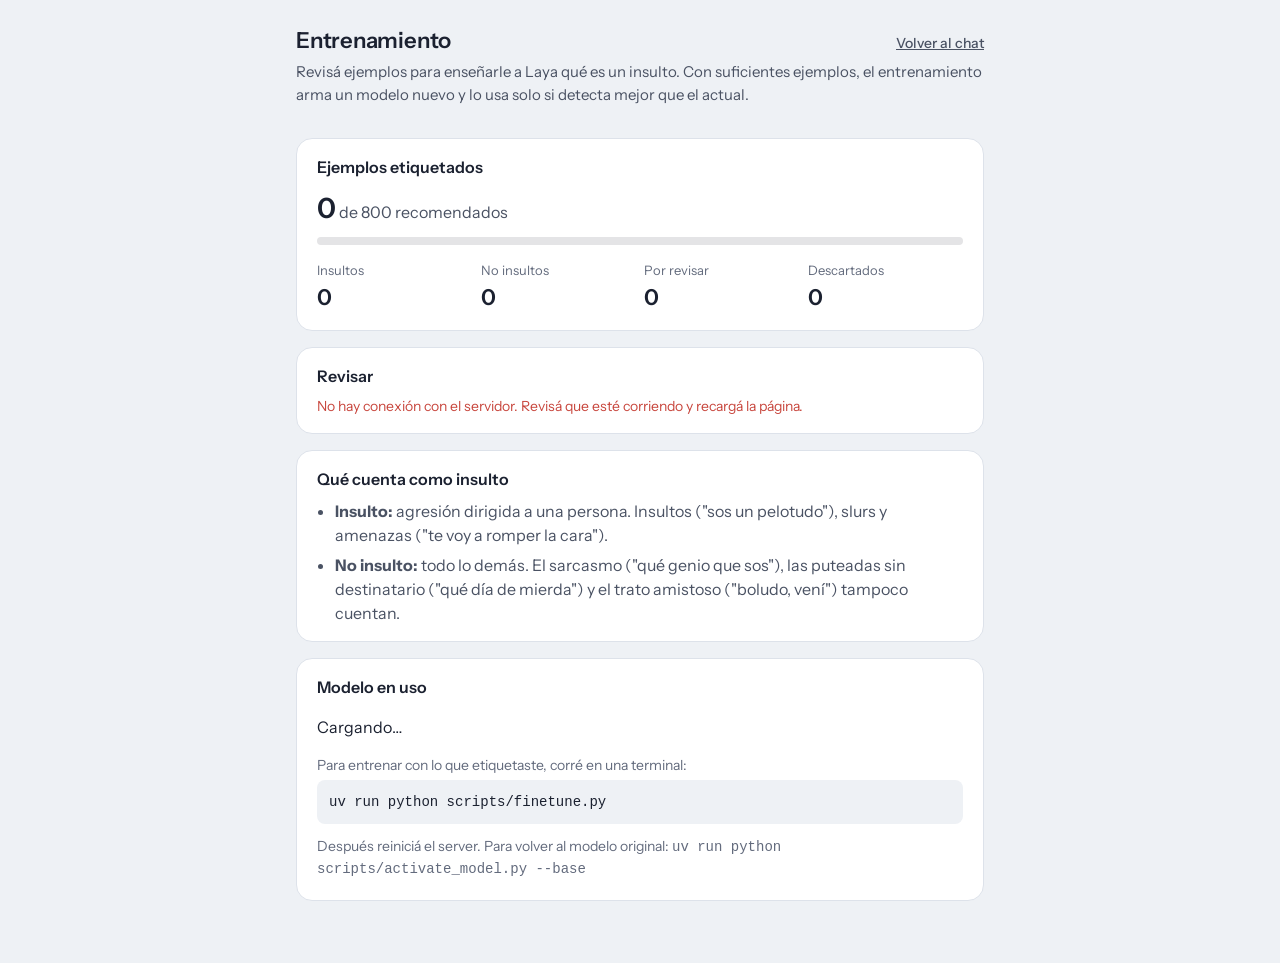
==== static/training.html @ 399925e5 "🎉 Initial Commit(laya-chat): add Laya chat moderation app with fine-tuning - Added a FastAPI app (`a" ====
<!doctype html>
<html lang="es">
<head>
  <meta charset="utf-8">
  <meta name="viewport" content="width=device-width, initial-scale=1">
  <title>Entrenamiento · Message flagger</title>
  <link rel="icon" href="data:image/svg+xml,%3Csvg xmlns='http://www.w3.org/2000/svg' viewBox='0 0 16 16'%3E%3Crect width='16' height='16' rx='4' fill='%23c29000'/%3E%3Cpath d='M-2 10 10-2M2 14 14 2M6 18 18 6' stroke='%231b2130' stroke-width='2.5'/%3E%3C/svg%3E">
  <link rel="preconnect" href="https://fonts.googleapis.com">
  <link rel="preconnect" href="https://fonts.gstatic.com" crossorigin>
  <link href="https://fonts.googleapis.com/css2?family=Instrument+Sans:wght@400;500;600&display=swap" rel="stylesheet">
  <link rel="stylesheet" href="styles.css">
</head>
<body>
  <div class="page">
    <header class="top">
      <div class="title-row">
        <h1>Entrenamiento</h1>
        <p class="total"><a href="./">Volver al chat</a></p>
      </div>
      <p class="lede">Revisá ejemplos para enseñarle a Laya qué es un insulto. Con suficientes ejemplos, el entrenamiento arma un modelo nuevo y lo usa solo si detecta mejor que el actual.</p>
    </header>

    <section class="panel progress" aria-labelledby="progress-title">
      <h2 id="progress-title">Ejemplos etiquetados</h2>
      <p class="progress-count"><span id="labeled-total">0</span> de <span id="target">800</span> recomendados</p>
      <div class="meter" role="progressbar" aria-labelledby="progress-title" aria-valuemin="0" id="meter">
        <div class="meter-fill" id="meter-fill"></div>
      </div>
      <dl class="counts">
        <div><dt>Insultos</dt><dd id="count-insult">0</dd></div>
        <div><dt>No insultos</dt><dd id="count-clean">0</dd></div>
        <div><dt>Por revisar</dt><dd id="count-pending">0</dd></div>
        <div><dt>Descartados</dt><dd id="count-discarded">0</dd></div>
      </dl>
    </section>

    <section class="panel review" aria-labelledby="review-title">
      <h2 id="review-title">Revisar</h2>
      <div id="review-card" hidden>
        <p class="example-text" id="example-text"></p>
        <p class="example-meta" id="example-meta"></p>
        <div class="review-actions">
          <button type="button" class="review-btn" data-label="insult">Insulto <kbd>1</kbd></button>
          <button type="button" class="review-btn" data-label="clean">No insulto <kbd>2</kbd></button>
          <button type="button" class="review-btn secondary" data-label="discard">Descartar <kbd>3</kbd></button>
        </div>
      </div>
      <p class="empty" id="review-empty" hidden>No hay ejemplos por revisar. Etiquetá mensajes del chat, o importá más con <code>scripts/import_examples.py</code>.</p>
      <p class="composer-error" id="review-error" role="alert" hidden></p>
    </section>

    <section class="panel" aria-labelledby="criteria-title">
      <h2 id="criteria-title">Qué cuenta como insulto</h2>
      <ul class="criteria">
        <li><strong>Insulto:</strong> agresión dirigida a una persona. Insultos ("sos un pelotudo"), slurs y amenazas ("te voy a romper la cara").</li>
        <li><strong>No insulto:</strong> todo lo demás. El sarcasmo ("qué genio que sos"), las puteadas sin destinatario ("qué día de mierda") y el trato amistoso ("boludo, vení") tampoco cuentan.</li>
      </ul>
    </section>

    <section class="panel" aria-labelledby="model-title">
      <h2 id="model-title">Modelo en uso</h2>
      <p id="model-status">Cargando…</p>
      <p class="muted">Para entrenar con lo que etiquetaste, corré en una terminal:</p>
      <pre><code>uv run python scripts/finetune.py</code></pre>
      <p class="muted">Después reiniciá el server. Para volver al modelo original: <code>uv run python scripts/activate_model.py --base</code></p>
    </section>
  </div>

  <script src="training.js"></script>
</body>
</html>
---- static/styles.css ----
:root {
  color-scheme: light;
  --bg: #eef1f5;
  --panel: #ffffff;
  --ink: #1b2130;
  --ink-2: #4a5263;
  --ink-3: #636b7d;
  --line: #dde2ea;
  --pos: #2f6fdb;
  --neg: #c8463d;
  --neu: #7a8194;
  --flag: #c29000;
  --flag-ink: #7a5a00;
  --flag-wash: #fbf3dc;
  --radius: 16px;
  --font: "Instrument Sans", system-ui, -apple-system, "Segoe UI", sans-serif;
}

@media (prefers-color-scheme: dark) {
  :root:not([data-theme="light"]) {
    color-scheme: dark;
    --bg: #13161c;
    --panel: #1b1f27;
    --ink: #e8ebf1;
    --ink-2: #b4bac6;
    --ink-3: #8f96a5;
    --line: #2c323d;
    --pos: #5b8be6;
    --neg: #d9505f;
    --neu: #8b92a3;
    --flag: #a99400;
    --flag-ink: #dcc653;
    --flag-wash: #25231a;
  }
}

* { box-sizing: border-box; }

html, body { margin: 0; height: 100%; }

body {
  background: var(--bg);
  color: var(--ink);
  font-family: var(--font);
  font-size: 16px;
  line-height: 1.5;
}

.visually-hidden {
  position: absolute;
  width: 1px;
  height: 1px;
  overflow: hidden;
  clip-path: inset(50%);
  white-space: nowrap;
}

:focus-visible {
  outline: 2px solid var(--ink);
  outline-offset: 2px;
}

.app {
  display: flex;
  flex-direction: column;
  max-width: 720px;
  height: 100dvh;
  margin: 0 auto;
  padding: 0 16px;
}

/* Header and stats */

.top { padding: 24px 0 16px; }

.title-row {
  display: flex;
  align-items: baseline;
  justify-content: space-between;
  gap: 16px;
}

h1 {
  margin: 0;
  font-size: 22px;
  font-weight: 600;
  letter-spacing: -0.01em;
}

.total {
  margin: 0;
  color: var(--ink-3);
  font-size: 14px;
}

.lede {
  margin: 4px 0 16px;
  color: var(--ink-2);
  font-size: 15px;
}

.stats {
  display: grid;
  grid-template-columns: repeat(4, 1fr);
  background: var(--panel);
  border: 1px solid var(--line);
  border-radius: var(--radius);
}

.stat {
  display: flex;
  flex-direction: column;
  gap: 2px;
  padding: 12px 16px 14px;
}

.stat + .stat { border-left: 1px solid var(--line); }

.stat-label {
  display: flex;
  align-items: center;
  gap: 8px;
  color: var(--ink-2);
  font-size: 14px;
  font-weight: 500;
}

.swatch {
  width: 10px;
  height: 10px;
  border-radius: 3px;
  background: var(--swatch);
}

.stat[data-kind="positive"] { --swatch: var(--pos); }
.stat[data-kind="negative"] { --swatch: var(--neg); }
.stat[data-kind="neutral"] { --swatch: var(--neu); }
.stat[data-kind="flagged"] { --swatch: repeating-linear-gradient(135deg, var(--flag) 0 2px, transparent 2px 4px); }
.stat[data-kind="flagged"] .swatch { box-shadow: inset 0 0 0 1px var(--flag); }

.stat-value {
  font-size: 32px;
  font-weight: 600;
  line-height: 1.15;
}

.stat-share {
  min-height: 1.4em;
  color: var(--ink-3);
  font-size: 13px;
}

/* Thread */

.thread {
  flex: 1;
  overflow-y: auto;
  padding: 8px 0 16px;
}

.empty {
  margin: 48px auto 0;
  max-width: 32ch;
  color: var(--ink-3);
  text-align: center;
}

.messages {
  display: flex;
  flex-direction: column;
  gap: 16px;
  margin: 0;
  padding: 0;
  list-style: none;
}

.msg {
  display: flex;
  flex-direction: column;
  align-items: flex-end;
  gap: 6px;
}

.bubble {
  position: relative;
  max-width: min(520px, 88%);
  padding: 10px 14px;
  background: var(--panel);
  border: 1px solid var(--line);
  border-radius: var(--radius) var(--radius) 4px var(--radius);
}

.text {
  margin: 0;
  white-space: pre-wrap;
  overflow-wrap: anywhere;
}

.is-pending .text { color: var(--ink-3); }

/* Flagged messages: caution-tape edge, note, and the blurred text. */

.is-flagged .bubble {
  padding-left: 22px;
  background: var(--flag-wash);
  border-color: color-mix(in srgb, var(--flag) 45%, var(--line));
  overflow: hidden;
}

.is-flagged .bubble::before {
  content: "";
  position: absolute;
  inset: 0 auto 0 0;
  width: 8px;
  background: repeating-linear-gradient(135deg, var(--flag) 0 5px, transparent 5px 10px);
}

.flag-note {
  margin: 0 0 4px;
  color: var(--flag-ink);
  font-size: 13px;
  font-weight: 600;
}

.flag-hint {
  color: var(--ink-3);
  font-weight: 400;
}

.spoiler {
  cursor: pointer;
  filter: blur(6px);
  user-select: none;
  transition: filter 160ms ease;
}

@media (hover: hover) {
  .spoiler:hover { filter: none; user-select: text; }
}

.spoiler:focus-visible,
.spoiler.revealed {
  filter: none;
  user-select: text;
}

@media (prefers-reduced-motion: reduce) {
  .spoiler { transition: none; }
}

/* Laya's verdict under each bubble */

.meta {
  display: flex;
  flex-wrap: wrap;
  justify-content: flex-end;
  align-items: center;
  gap: 4px 12px;
  color: var(--ink-3);
  font-size: 13px;
}

.sentiment {
  display: inline-flex;
  align-items: center;
  gap: 6px;
  color: var(--ink-2);
  font-weight: 500;
}

.sentiment::before {
  content: "";
  width: 8px;
  height: 8px;
  border-radius: 50%;
  background: var(--dot, var(--neu));
}

.sentiment[data-sentiment="positive"] { --dot: var(--pos); }
.sentiment[data-sentiment="negative"] { --dot: var(--neg); }
.sentiment[data-sentiment="neutral"] { --dot: var(--neu); }

.model {
  padding: 0 6px;
  border: 1px solid var(--line);
  border-radius: 6px;
}

.labeler {
  display: flex;
  align-items: center;
  gap: 6px;
  color: var(--ink-3);
  font-size: 13px;
}

.label-btn {
  min-height: 28px;
  padding: 0 12px;
  color: var(--ink-2);
  background: transparent;
  border: 1px solid var(--line);
  border-radius: 999px;
  font-size: 13px;
  font-weight: 500;
}

.label-btn[aria-pressed="true"] {
  color: var(--panel);
  background: var(--ink);
  border-color: var(--ink);
}

.label-btn:disabled { cursor: progress; }

.total a {
  margin-left: 12px;
  color: var(--ink-2);
  font-weight: 500;
}

.pending-note {
  animation: breathe 1.2s ease-in-out infinite;
}

@keyframes breathe {
  50% { opacity: 0.45; }
}

@media (prefers-reduced-motion: reduce) {
  .pending-note { animation: none; }
}

/* Composer */

.composer {
  display: grid;
  grid-template-columns: 1fr auto;
  gap: 8px;
  padding: 12px 0 20px;
  border-top: 1px solid var(--line);
}

textarea {
  min-height: 44px;
  max-height: 160px;
  padding: 10px 14px;
  overflow-y: auto;
  resize: none;
  color: var(--ink);
  background: var(--panel);
  border: 1px solid var(--line);
  border-radius: 12px;
  font: inherit;
}

textarea::placeholder { color: var(--ink-3); }

button {
  align-self: end;
  min-height: 44px;
  padding: 0 20px;
  color: var(--panel);
  background: var(--ink);
  border: 0;
  border-radius: 12px;
  font: inherit;
  font-weight: 600;
  cursor: pointer;
}

button:disabled {
  opacity: 0.5;
  cursor: progress;
}

.composer-error {
  grid-column: 1 / -1;
  margin: 0;
  color: var(--neg);
  font-size: 14px;
}

@media (max-width: 560px) {
  .top { padding-top: 16px; }
  .stats { grid-template-columns: repeat(2, 1fr); }
  .stat:nth-child(3) { border-left: 0; }
  .stat:nth-child(n + 3) { border-top: 1px solid var(--line); }
  .stat-value { font-size: 28px; }
}

/* Training page */

.page {
  max-width: 720px;
  margin: 0 auto;
  padding: 0 16px 48px;
}

.panel {
  margin-bottom: 16px;
  padding: 16px 20px;
  background: var(--panel);
  border: 1px solid var(--line);
  border-radius: var(--radius);
}

h2 {
  margin: 0 0 8px;
  font-size: 16px;
  font-weight: 600;
}

.progress-count {
  margin: 0 0 8px;
  color: var(--ink-2);
}

.progress-count span:first-child {
  color: var(--ink);
  font-size: 28px;
  font-weight: 600;
}

.meter {
  height: 8px;
  overflow: hidden;
  background: color-mix(in srgb, var(--ink) 12%, var(--panel));
  border-radius: 4px;
}

.meter-fill {
  width: 0;
  height: 100%;
  background: var(--ink-2);
  border-radius: 4px;
  transition: width 200ms ease;
}

.counts {
  display: grid;
  grid-template-columns: repeat(4, 1fr);
  gap: 8px;
  margin: 16px 0 0;
}

.counts dt {
  color: var(--ink-3);
  font-size: 13px;
}

.counts dd {
  margin: 0;
  font-size: 22px;
  font-weight: 600;
}

.example-text {
  margin: 4px 0 8px;
  font-size: 20px;
  line-height: 1.4;
  white-space: pre-wrap;
  overflow-wrap: anywhere;
}

.example-meta {
  display: flex;
  flex-wrap: wrap;
  gap: 4px 12px;
  margin: 0 0 16px;
  color: var(--ink-3);
  font-size: 13px;
}

.review-actions {
  display: flex;
  flex-wrap: wrap;
  gap: 8px;
}

.review-btn.secondary {
  color: var(--ink-2);
  background: transparent;
  border: 1px solid var(--line);
}

kbd {
  margin-left: 6px;
  padding: 0 5px;
  border: 1px solid currentColor;
  border-radius: 4px;
  font: inherit;
  font-size: 12px;
  opacity: 0.7;
}

.criteria {
  margin: 0;
  padding-left: 18px;
  color: var(--ink-2);
}

.criteria li + li { margin-top: 6px; }

.muted {
  margin: 12px 0 4px;
  color: var(--ink-3);
  font-size: 14px;
}

pre {
  margin: 0;
  padding: 10px 12px;
  overflow-x: auto;
  background: var(--bg);
  border-radius: 8px;
}

code {
  font-family: ui-monospace, "Cascadia Code", Consolas, monospace;
  font-size: 14px;
}

.review .empty { margin: 8px 0 0; text-align: left; max-width: none; }

@media (max-width: 560px) {
  .counts { grid-template-columns: repeat(2, 1fr); }
}
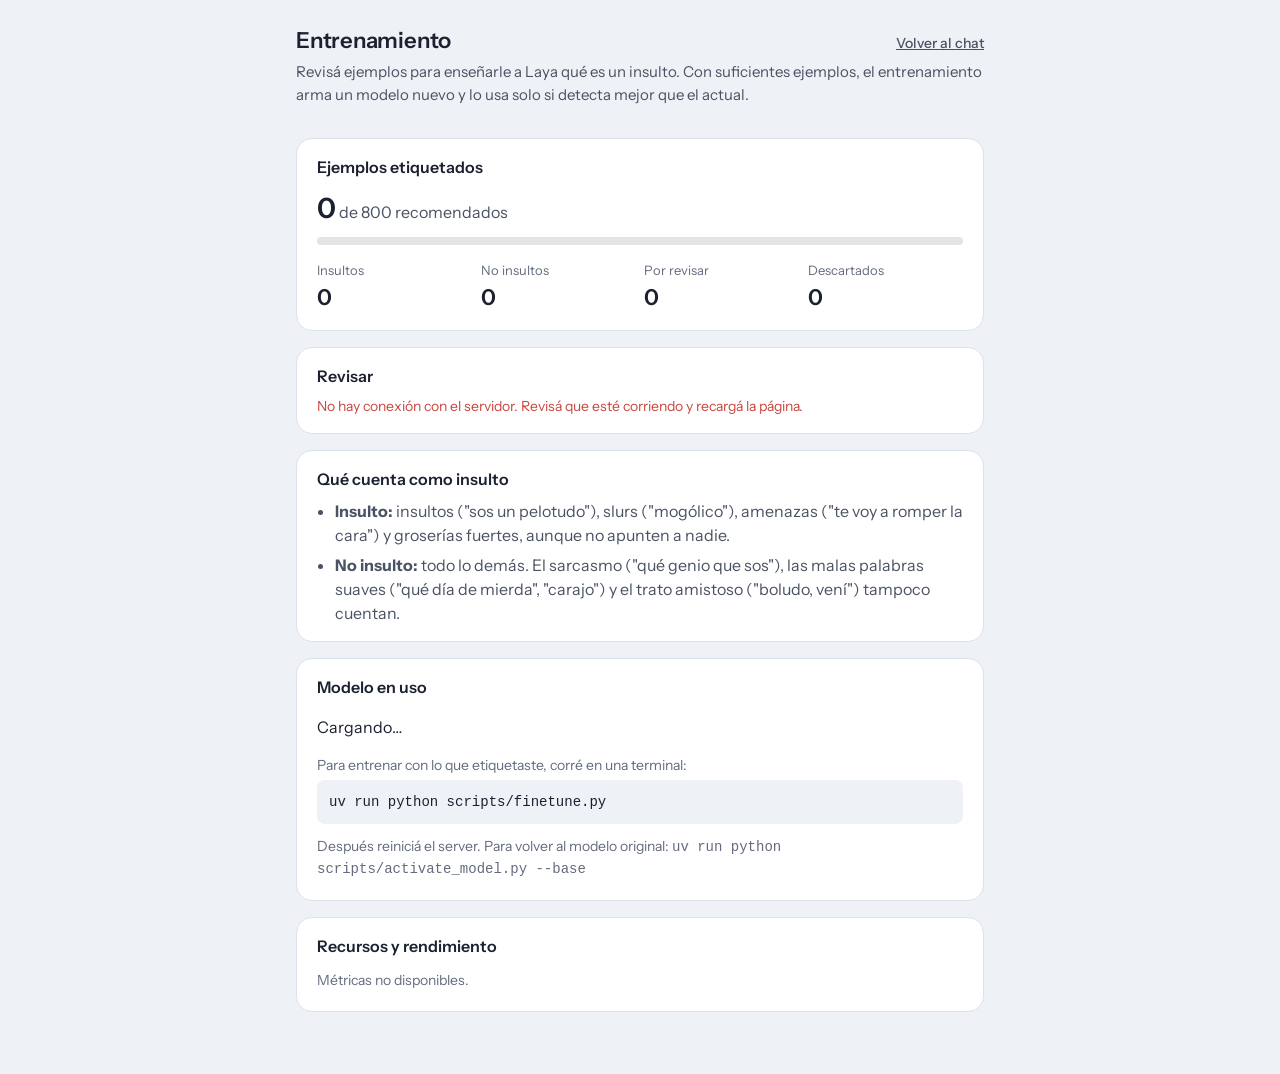
==== commit 3628a5e1: "Enhance metrics and dependencies for Laya chat moderation app - Added `nvidia-ml-py` and `psutil` as" ====
--- a/static/training.html
+++ b/static/training.html
@@ -52,8 +52,8 @@
     <section class="panel" aria-labelledby="criteria-title">
       <h2 id="criteria-title">Qué cuenta como insulto</h2>
       <ul class="criteria">
-        <li><strong>Insulto:</strong> agresión dirigida a una persona. Insultos ("sos un pelotudo"), slurs y amenazas ("te voy a romper la cara").</li>
-        <li><strong>No insulto:</strong> todo lo demás. El sarcasmo ("qué genio que sos"), las puteadas sin destinatario ("qué día de mierda") y el trato amistoso ("boludo, vení") tampoco cuentan.</li>
+        <li><strong>Insulto:</strong> insultos ("sos un pelotudo"), slurs ("mogólico"), amenazas ("te voy a romper la cara") y groserías fuertes, aunque no apunten a nadie.</li>
+        <li><strong>No insulto:</strong> todo lo demás. El sarcasmo ("qué genio que sos"), las malas palabras suaves ("qué día de mierda", "carajo") y el trato amistoso ("boludo, vení") tampoco cuentan.</li>
       </ul>
     </section>
 
@@ -64,8 +64,15 @@
       <pre><code>uv run python scripts/finetune.py</code></pre>
       <p class="muted">Después reiniciá el server. Para volver al modelo original: <code>uv run python scripts/activate_model.py --base</code></p>
     </section>
+
+    <section class="panel" aria-labelledby="metrics-title">
+      <h2 id="metrics-title">Recursos y rendimiento</h2>
+      <div class="metrics-body" id="metrics-body"><p class="muted">Cargando…</p></div>
+    </section>
   </div>
 
+  <script src="metrics.js"></script>
   <script src="training.js"></script>
+  <script>startMetrics(document.getElementById("metrics-body"));</script>
 </body>
 </html>
--- a/static/styles.css
+++ b/static/styles.css
@@ -523,6 +523,66 @@
 
 .review .empty { margin: 8px 0 0; text-align: left; max-width: none; }
 
+.metrics-body h3 {
+  margin: 16px 0 6px;
+  color: var(--ink-2);
+  font-size: 14px;
+  font-weight: 600;
+}
+
+.metrics-body h3:first-child { margin-top: 0; }
+
+.metrics-body .counts { margin-top: 10px; }
+
+.metrics-body .counts dd { font-size: 18px; }
+
+.model-list {
+  margin: 0;
+  padding-left: 18px;
+  color: var(--ink-2);
+  font-size: 14px;
+}
+
+.usage-label {
+  margin: 0 0 4px;
+  color: var(--ink-2);
+  font-size: 14px;
+}
+
+.sparkline {
+  display: block;
+  width: 100%;
+  height: 32px;
+  margin-top: 12px;
+  color: var(--ink-2);
+}
+
+/* Chat page: collapsed strip under the stats; the open body scrolls so it cannot crowd out the thread. */
+.metrics {
+  margin-top: 12px;
+  padding: 8px 12px;
+  background: var(--panel);
+  border: 1px solid var(--line);
+  border-radius: 12px;
+  font-size: 14px;
+}
+
+.metrics summary {
+  display: flex;
+  flex-wrap: wrap;
+  gap: 2px 12px;
+  cursor: pointer;
+  color: var(--ink-2);
+}
+
+.metrics-summary { color: var(--ink-3); }
+
+.metrics .metrics-body {
+  max-height: 40dvh;
+  margin-top: 10px;
+  overflow-y: auto;
+}
+
 @media (max-width: 560px) {
   .counts { grid-template-columns: repeat(2, 1fr); }
 }
